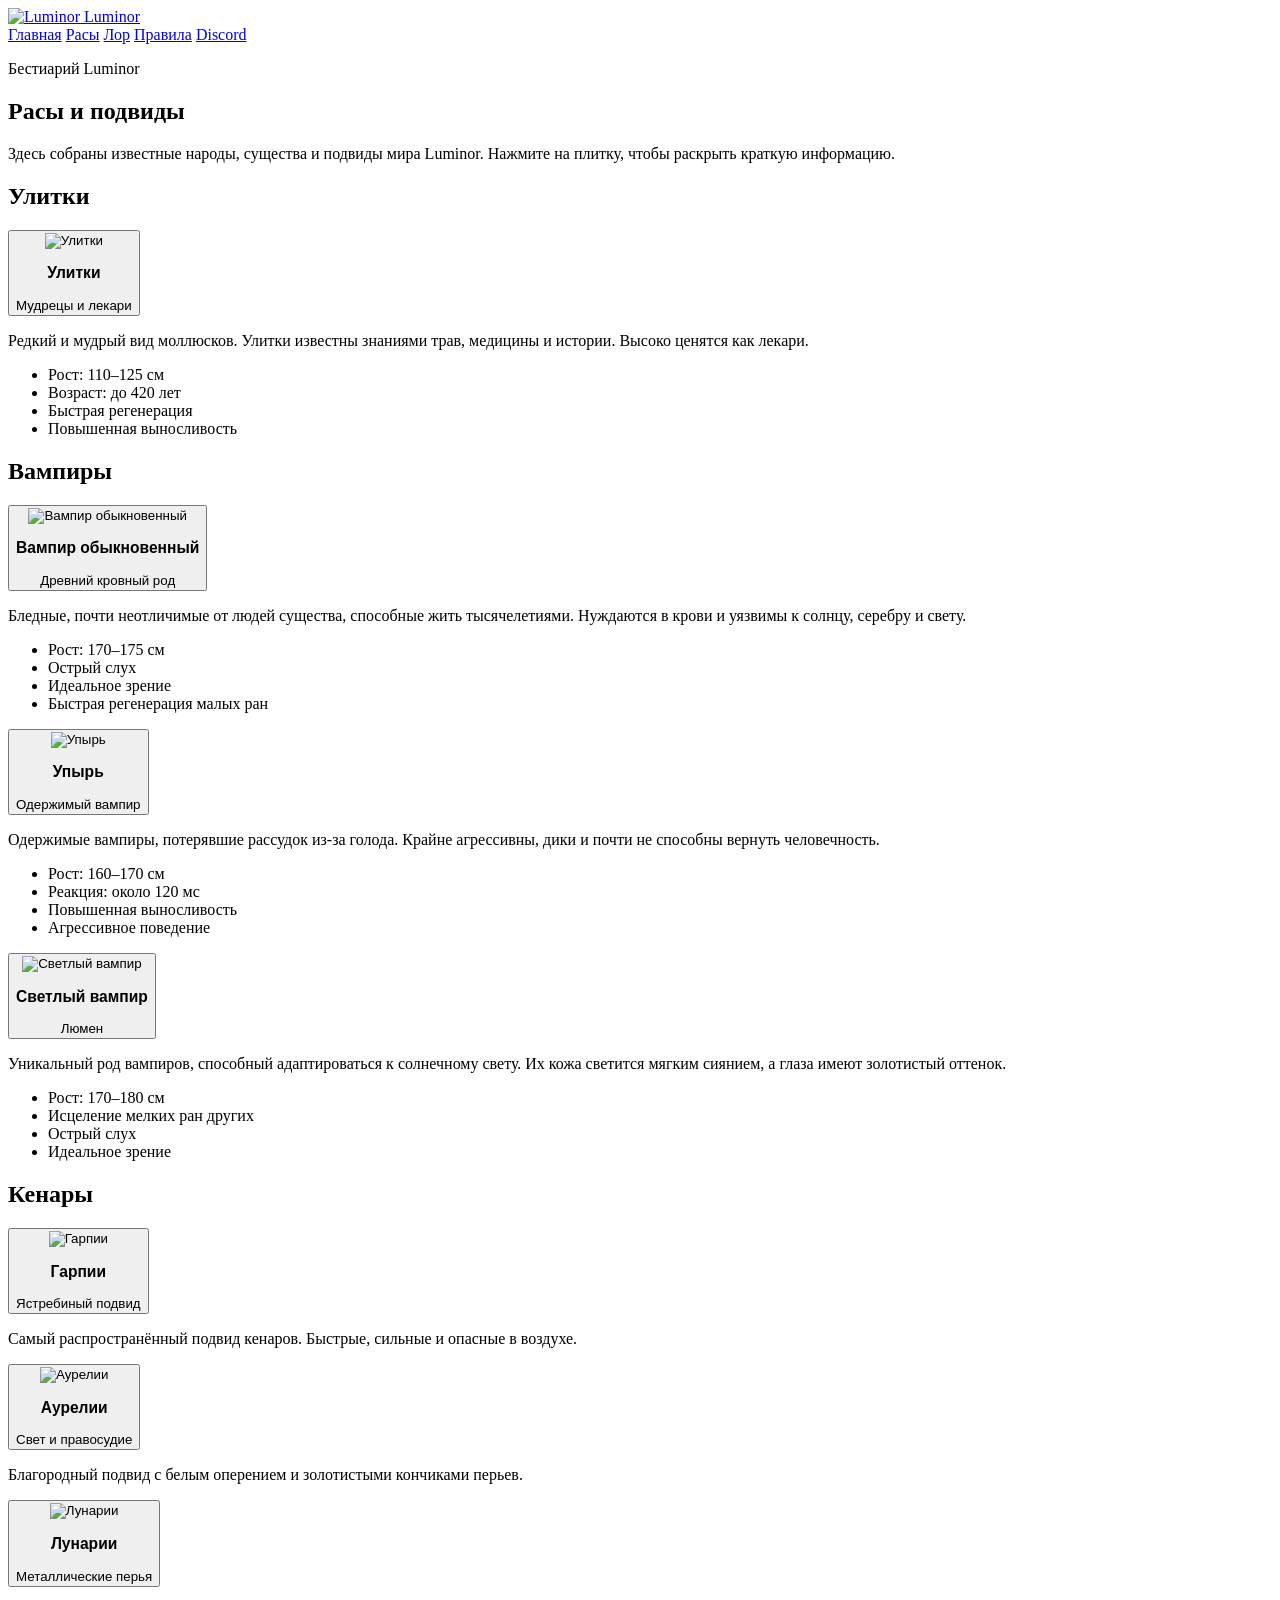
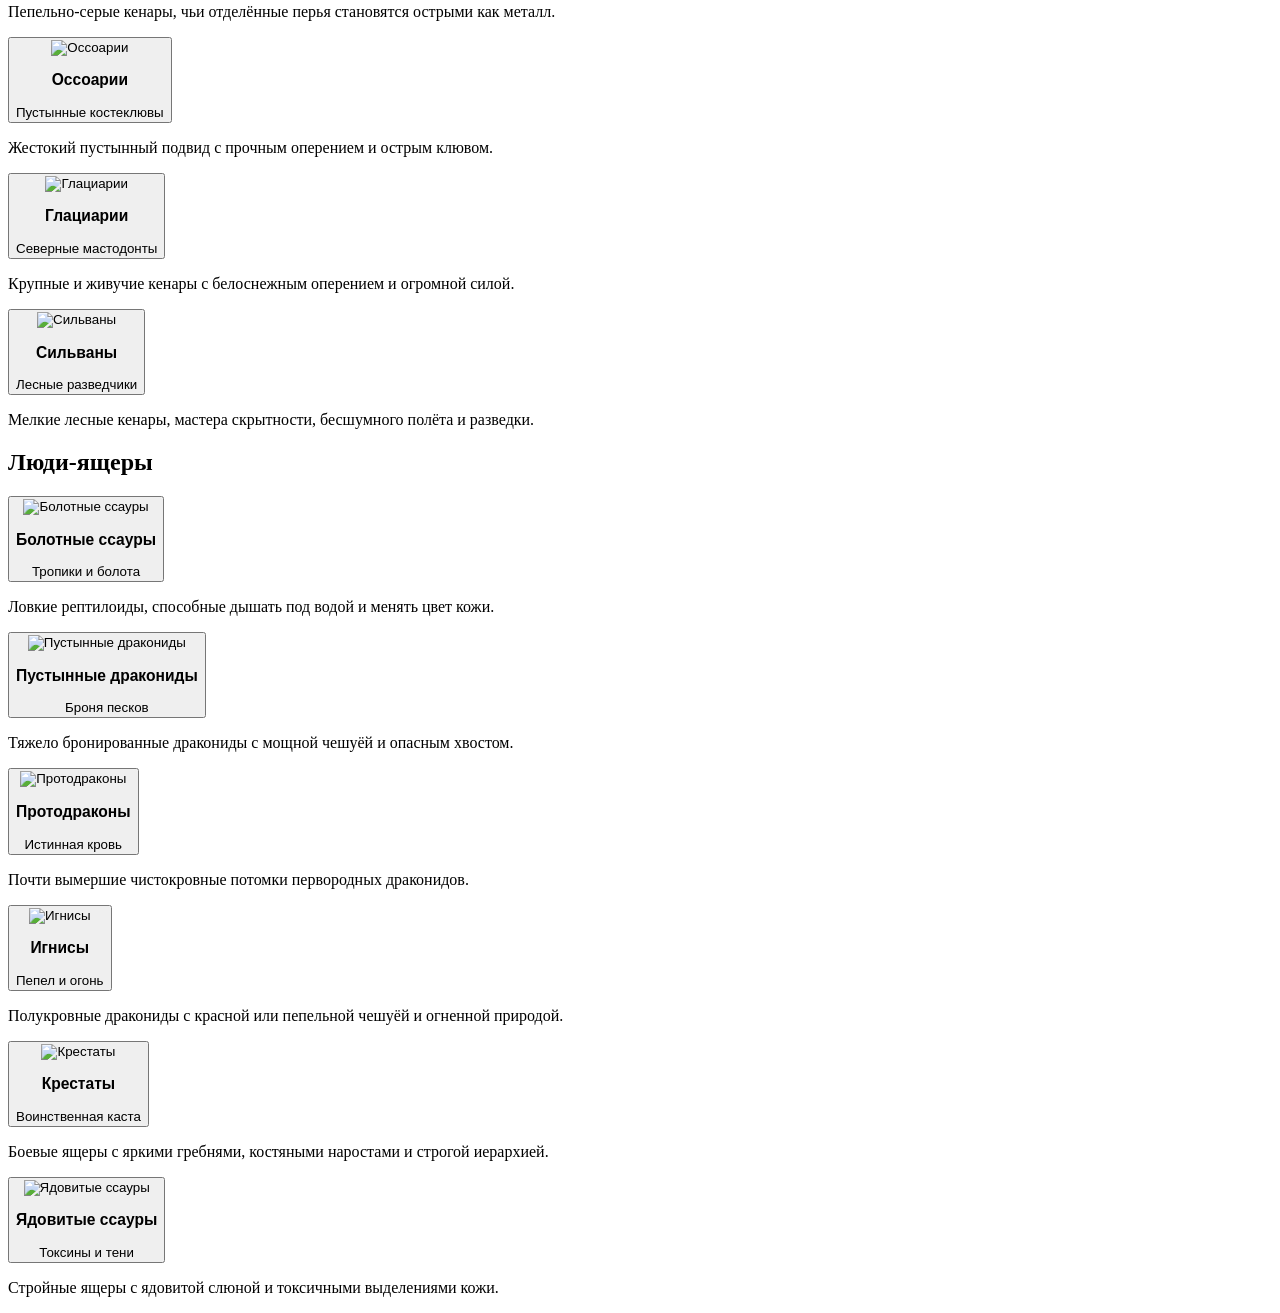
==== races.html @ 99a8da2f "Add files via upload" ====
<!DOCTYPE html>
<html lang="ru">
<head>
  <meta charset="UTF-8">
  <meta name="viewport" content="width=device-width, initial-scale=1.0">
  <title>Luminor — Расы</title>

  <link rel="stylesheet" href="css/style.css">
  <link rel="stylesheet" href="css/races.css">
</head>
<body>

<header class="site-header">
  <nav class="navbar">
    <a href="index.html" class="logo">
      <img src="images/logo-luminor.png" alt="Luminor">
      <span>Luminor</span>
    </a>

    <div class="nav-links">
      <a href="index.html">Главная</a>
      <a href="races.html" class="active-link">Расы</a>
      <a href="#">Лор</a>
      <a href="#">Правила</a>
      <a href="https://discord.com/invite/6WYuSZjRfk" target="_blank">Discord</a>
    </div>
  </nav>
</header>

<main class="races-page">

  <section class="races-hero">
    <p class="eyebrow">Бестиарий Luminor</p>
    <h1>Расы и подвиды</h1>
    <p>
      Здесь собраны известные народы, существа и подвиды мира Luminor.
      Нажмите на плитку, чтобы раскрыть краткую информацию.
    </p>
  </section>

  <section class="race-category">
    <h2>Улитки</h2>

    <div class="races-grid">
      <article class="race-card">
        <button class="race-preview">
          <img src="images/races/racu-ulitka.png" alt="Улитки">
          <div class="race-name">
            <h3>Улитки</h3>
            <span>Мудрецы и лекари</span>
          </div>
        </button>

        <div class="race-info">
          <p>
            Редкий и мудрый вид моллюсков. Улитки известны знаниями трав,
            медицины и истории. Высоко ценятся как лекари.
          </p>
          <ul>
            <li>Рост: 110–125 см</li>
            <li>Возраст: до 420 лет</li>
            <li>Быстрая регенерация</li>
            <li>Повышенная выносливость</li>
          </ul>
        </div>
      </article>
    </div>
  </section>

  <section class="race-category">
    <h2>Вампиры</h2>

    <div class="races-grid">

      <article class="race-card">
        <button class="race-preview">
          <img src="images/races/racu-vampir-obknovenioy.png" alt="Вампир обыкновенный">
          <div class="race-name">
            <h3>Вампир обыкновенный</h3>
            <span>Древний кровный род</span>
          </div>
        </button>

        <div class="race-info">
          <p>
            Бледные, почти неотличимые от людей существа, способные жить
            тысячелетиями. Нуждаются в крови и уязвимы к солнцу, серебру и свету.
          </p>
          <ul>
            <li>Рост: 170–175 см</li>
            <li>Острый слух</li>
            <li>Идеальное зрение</li>
            <li>Быстрая регенерация малых ран</li>
          </ul>
        </div>
      </article>

      <article class="race-card">
        <button class="race-preview">
          <img src="images/races/racu-vampir-obknoveniy-upir.png" alt="Упырь">
          <div class="race-name">
            <h3>Упырь</h3>
            <span>Одержимый вампир</span>
          </div>
        </button>

        <div class="race-info">
          <p>
            Одержимые вампиры, потерявшие рассудок из-за голода.
            Крайне агрессивны, дики и почти не способны вернуть человечность.
          </p>
          <ul>
            <li>Рост: 160–170 см</li>
            <li>Реакция: около 120 мс</li>
            <li>Повышенная выносливость</li>
            <li>Агрессивное поведение</li>
          </ul>
        </div>
      </article>

      <article class="race-card">
        <button class="race-preview">
          <img src="images/races/racu-vampir-obknoveniy-svetiy.png" alt="Светлый вампир">
          <div class="race-name">
            <h3>Светлый вампир</h3>
            <span>Люмен</span>
          </div>
        </button>

        <div class="race-info">
          <p>
            Уникальный род вампиров, способный адаптироваться к солнечному свету.
            Их кожа светится мягким сиянием, а глаза имеют золотистый оттенок.
          </p>
          <ul>
            <li>Рост: 170–180 см</li>
            <li>Исцеление мелких ран других</li>
            <li>Острый слух</li>
            <li>Идеальное зрение</li>
          </ul>
        </div>
      </article>

    </div>
  </section>

  <section class="race-category">
    <h2>Кенары</h2>

    <div class="races-grid">

      <article class="race-card">
        <button class="race-preview">
          <img src="images/races/racu-kenaru-garpia.png" alt="Гарпии">
          <div class="race-name">
            <h3>Гарпии</h3>
            <span>Ястребиный подвид</span>
          </div>
        </button>
        <div class="race-info">
          <p>Самый распространённый подвид кенаров. Быстрые, сильные и опасные в воздухе.</p>
        </div>
      </article>

      <article class="race-card">
        <button class="race-preview">
          <img src="images/races/racu-kenaru-aurelia.png" alt="Аурелии">
          <div class="race-name">
            <h3>Аурелии</h3>
            <span>Свет и правосудие</span>
          </div>
        </button>
        <div class="race-info">
          <p>Благородный подвид с белым оперением и золотистыми кончиками перьев.</p>
        </div>
      </article>

      <article class="race-card">
        <button class="race-preview">
          <img src="images/races/racu-kenaru-lunarii.png" alt="Лунарии">
          <div class="race-name">
            <h3>Лунарии</h3>
            <span>Металлические перья</span>
          </div>
        </button>
        <div class="race-info">
          <p>Пепельно-серые кенары, чьи отделённые перья становятся острыми как металл.</p>
        </div>
      </article>

      <article class="race-card">
        <button class="race-preview">
          <img src="images/races/racu-kenaru-osuarii.png" alt="Оссоарии">
          <div class="race-name">
            <h3>Оссоарии</h3>
            <span>Пустынные костеклювы</span>
          </div>
        </button>
        <div class="race-info">
          <p>Жестокий пустынный подвид с прочным оперением и острым клювом.</p>
        </div>
      </article>

      <article class="race-card">
        <button class="race-preview">
          <img src="images/races/racu-kenaru-glacinarii.png" alt="Глациарии">
          <div class="race-name">
            <h3>Глациарии</h3>
            <span>Северные мастодонты</span>
          </div>
        </button>
        <div class="race-info">
          <p>Крупные и живучие кенары с белоснежным оперением и огромной силой.</p>
        </div>
      </article>

      <article class="race-card">
        <button class="race-preview">
          <img src="images/races/racu-kenaru-silvany.png" alt="Сильваны">
          <div class="race-name">
            <h3>Сильваны</h3>
            <span>Лесные разведчики</span>
          </div>
        </button>
        <div class="race-info">
          <p>Мелкие лесные кенары, мастера скрытности, бесшумного полёта и разведки.</p>
        </div>
      </article>

    </div>
  </section>

  <section class="race-category">
    <h2>Люди-ящеры</h2>

    <div class="races-grid">

      <article class="race-card">
        <button class="race-preview">
          <img src="images/races/racu-yasheri-blotniy-ssayru.png" alt="Болотные ссауры">
          <div class="race-name">
            <h3>Болотные ссауры</h3>
            <span>Тропики и болота</span>
          </div>
        </button>
        <div class="race-info">
          <p>Ловкие рептилоиды, способные дышать под водой и менять цвет кожи.</p>
        </div>
      </article>

      <article class="race-card">
        <button class="race-preview">
          <img src="images/races/racu-yasheri-pustyni-daconid.png" alt="Пустынные дракониды">
          <div class="race-name">
            <h3>Пустынные дракониды</h3>
            <span>Броня песков</span>
          </div>
        </button>
        <div class="race-info">
          <p>Тяжело бронированные дракониды с мощной чешуёй и опасным хвостом.</p>
        </div>
      </article>

      <article class="race-card">
        <button class="race-preview">
          <img src="images/races/racu-yasheri-protodracon.png" alt="Протодраконы">
          <div class="race-name">
            <h3>Протодраконы</h3>
            <span>Истинная кровь</span>
          </div>
        </button>
        <div class="race-info">
          <p>Почти вымершие чистокровные потомки первородных драконидов.</p>
        </div>
      </article>

      <article class="race-card">
        <button class="race-preview">
          <img src="images/races/racu-yasheri-ignis.png" alt="Игнисы">
          <div class="race-name">
            <h3>Игнисы</h3>
            <span>Пепел и огонь</span>
          </div>
        </button>
        <div class="race-info">
          <p>Полукровные дракониды с красной или пепельной чешуёй и огненной природой.</p>
        </div>
      </article>

      <article class="race-card">
        <button class="race-preview">
          <img src="images/races/racu-yasheri-krestany.png" alt="Крестаты">
          <div class="race-name">
            <h3>Крестаты</h3>
            <span>Воинственная каста</span>
          </div>
        </button>
        <div class="race-info">
          <p>Боевые ящеры с яркими гребнями, костяными наростами и строгой иерархией.</p>
        </div>
      </article>

      <article class="race-card">
        <button class="race-preview">
          <img src="images/races/racu-yasheri-yadovity-ssaury.png" alt="Ядовитые ссауры">
          <div class="race-name">
            <h3>Ядовитые ссауры</h3>
            <span>Токсины и тени</span>
          </div>
        </button>
        <div class="race-info">
          <p>Стройные ящеры с ядовитой слюной и токсичными выделениями кожи.</p>
        </div>
      </article>

    </div>
  </section>

</main>

<script src="js/races.js"></script>
</body>
</html>
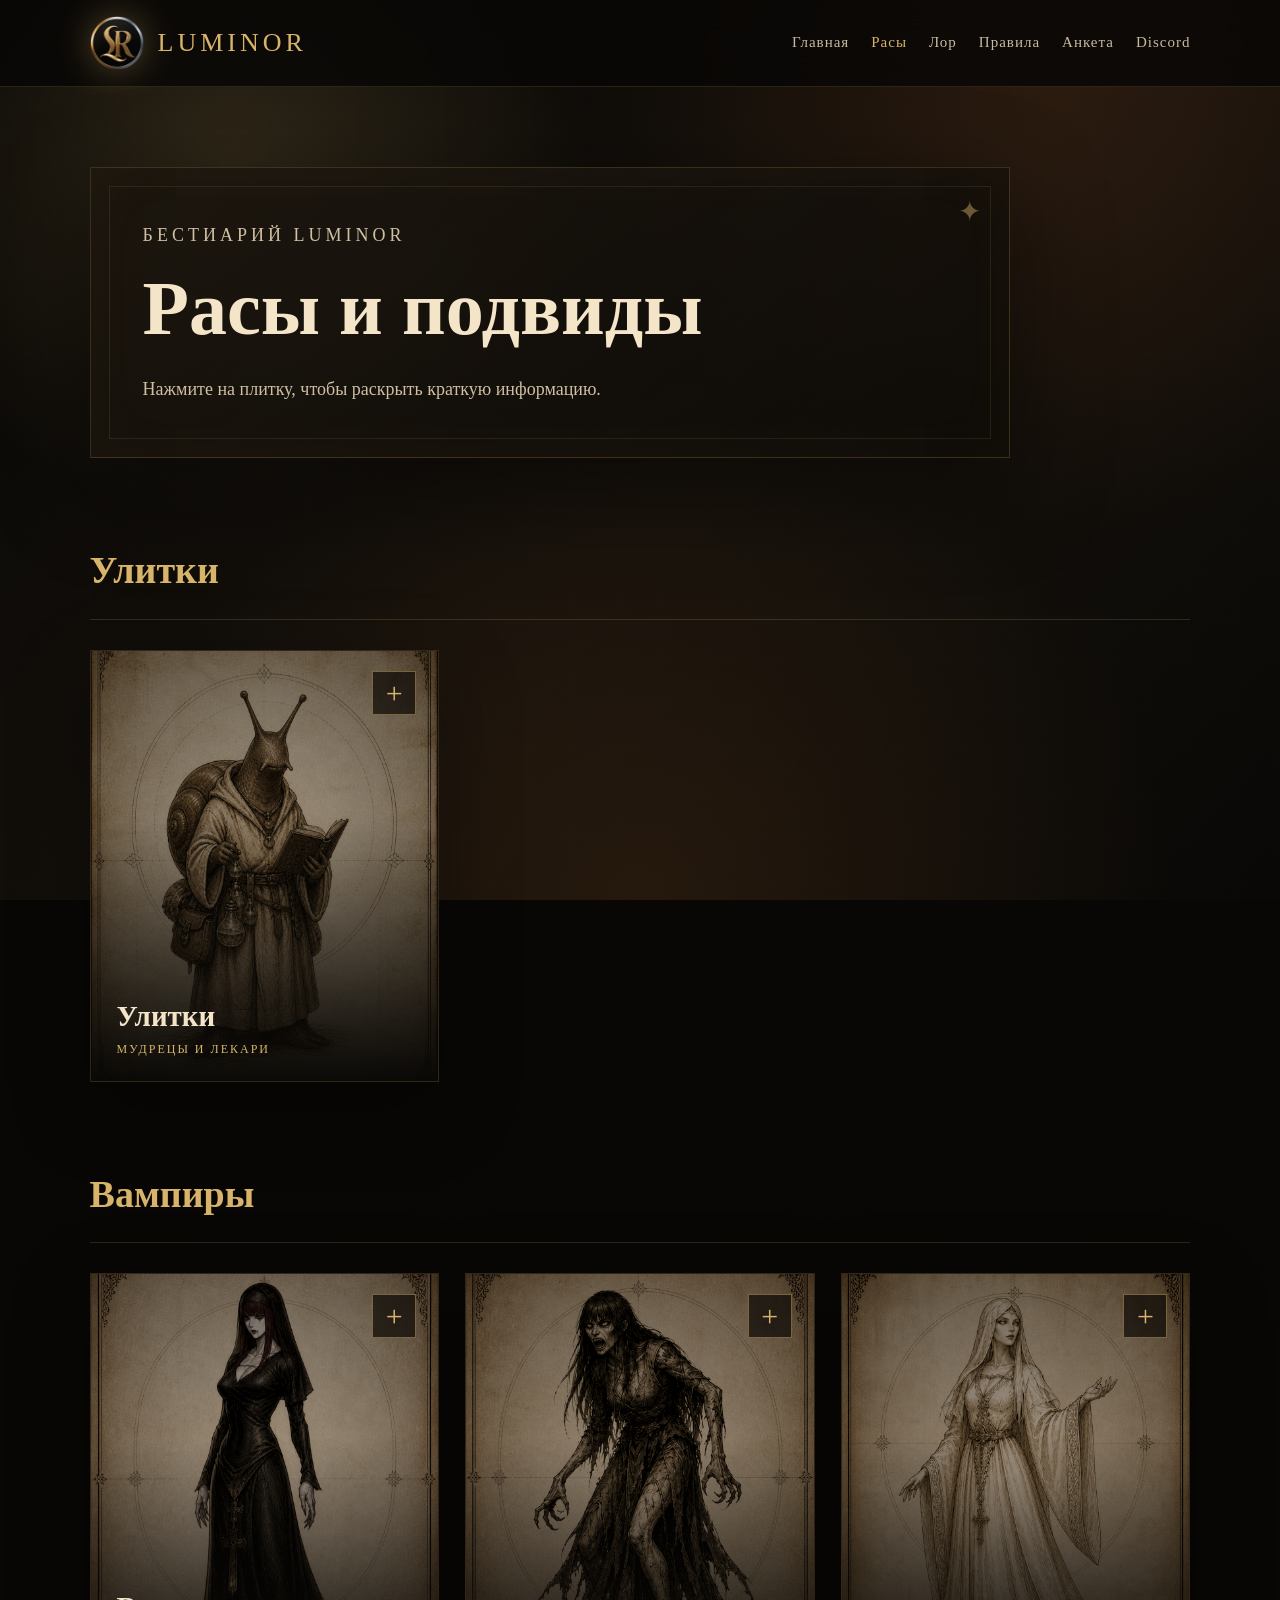
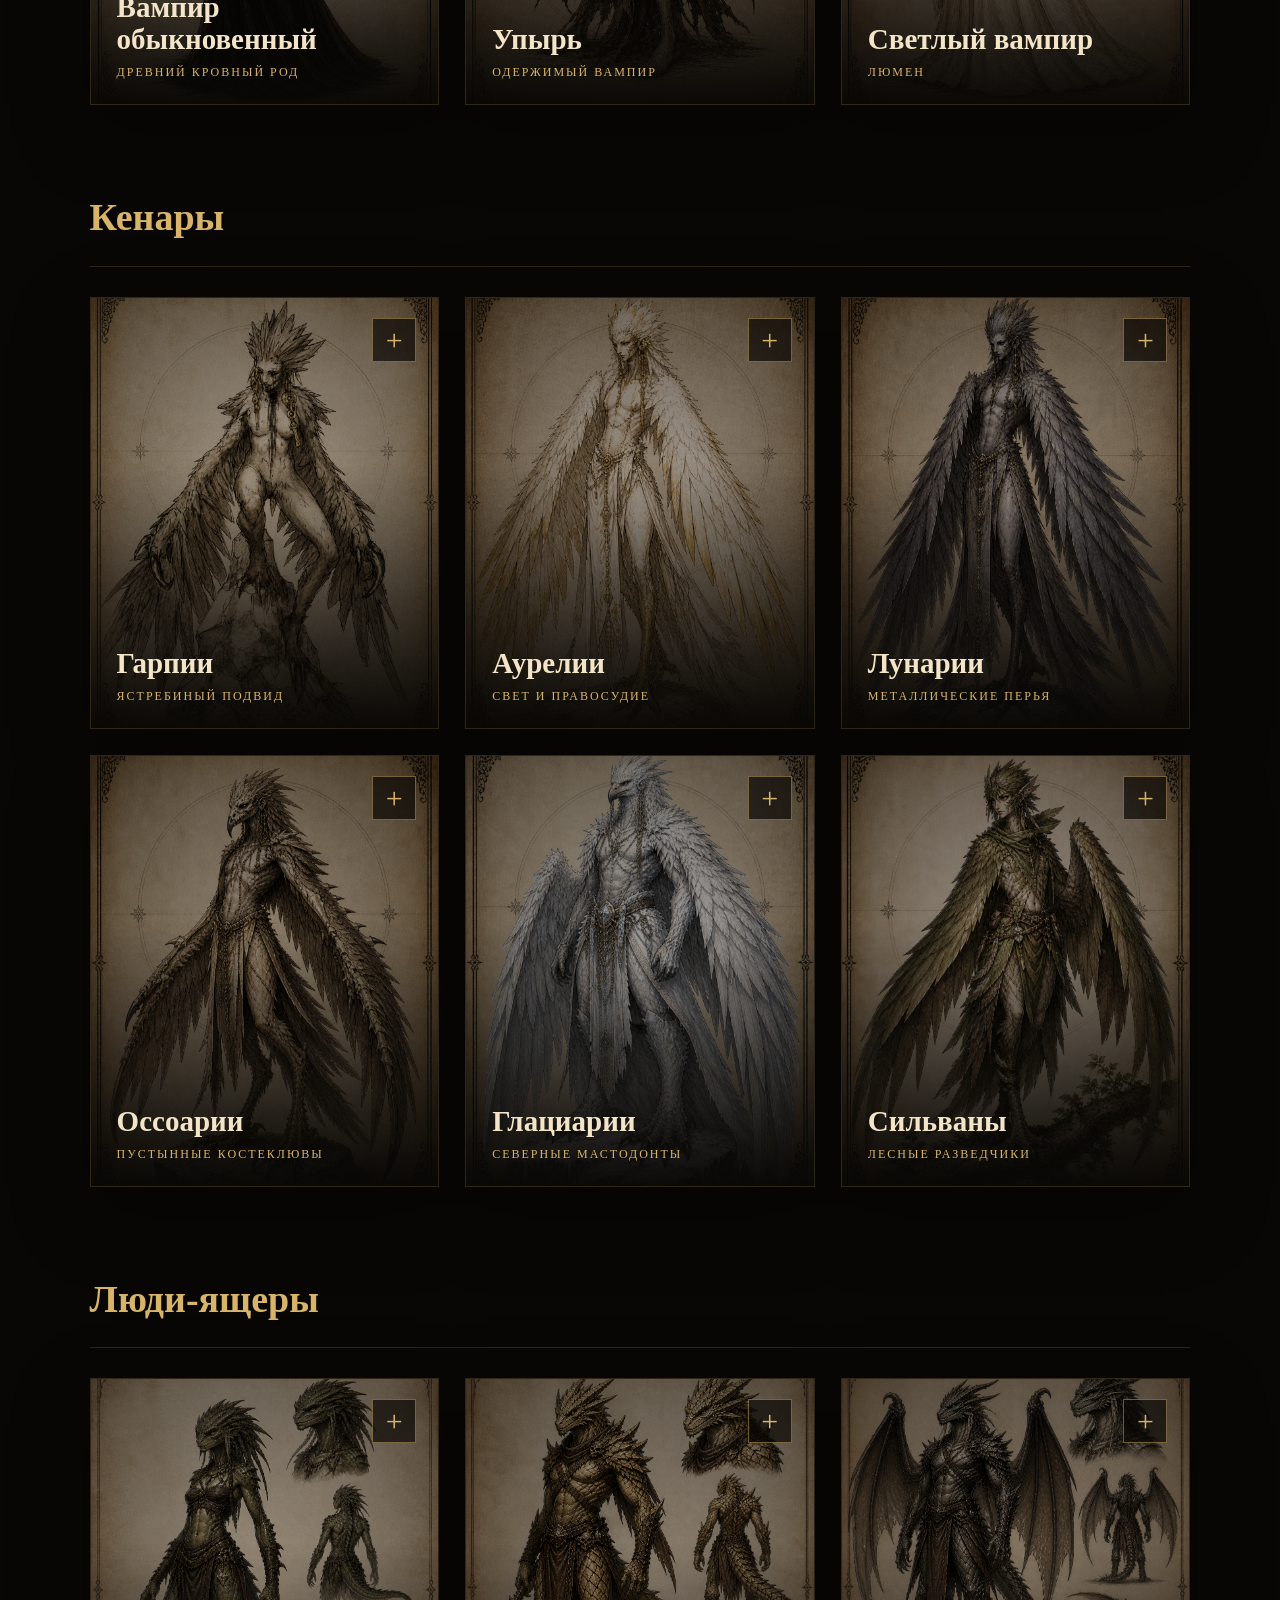
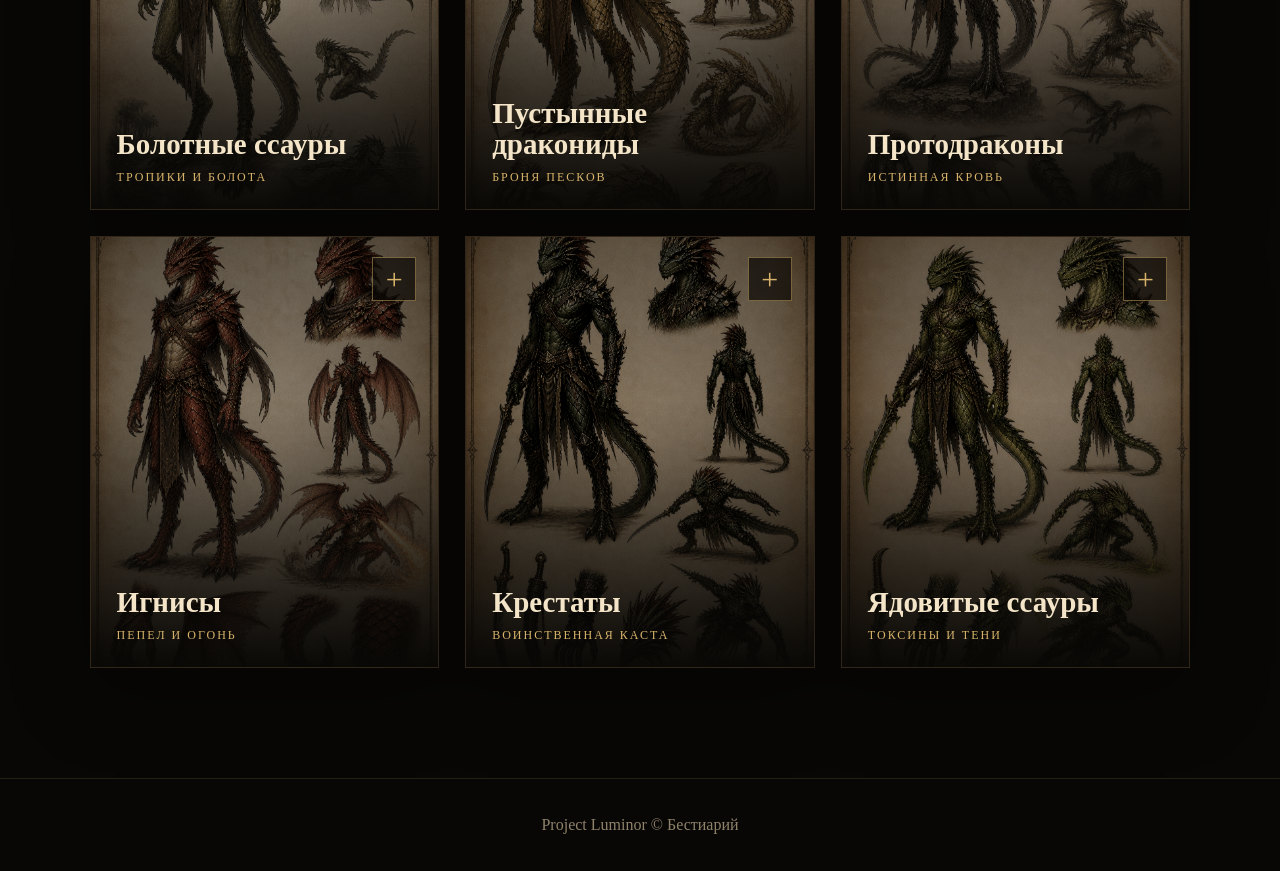
==== commit 18fc0066: "Add files via upload" ====
--- a/races.html
+++ b/races.html
@@ -4,9 +4,7 @@
   <meta charset="UTF-8">
   <meta name="viewport" content="width=device-width, initial-scale=1.0">
   <title>Luminor — Расы</title>
-
   <link rel="stylesheet" href="css/style.css">
-  <link rel="stylesheet" href="css/races.css">
 </head>
 <body>
 
@@ -19,43 +17,37 @@
 
     <div class="nav-links">
       <a href="index.html">Главная</a>
-      <a href="races.html" class="active-link">Расы</a>
-      <a href="#">Лор</a>
-      <a href="#">Правила</a>
-      <a href="https://discord.com/invite/6WYuSZjRfk" target="_blank">Discord</a>
+      <a class="active-link" href="races.html">Расы</a>
+      <a href="lore.html">Лор</a>
+      <a href="rules.html">Правила</a>
+      <a href="anketa.html">Анкета</a>
+      <a href="discord.html">Discord</a>
     </div>
   </nav>
 </header>
 
 <main class="races-page">
 
-  <section class="races-hero">
+  <section class="page-hero reveal">
     <p class="eyebrow">Бестиарий Luminor</p>
     <h1>Расы и подвиды</h1>
-    <p>
-      Здесь собраны известные народы, существа и подвиды мира Luminor.
-      Нажмите на плитку, чтобы раскрыть краткую информацию.
-    </p>
+    <p>Нажмите на плитку, чтобы раскрыть краткую информацию.</p>
   </section>
 
-  <section class="race-category">
+  <section class="race-category reveal">
     <h2>Улитки</h2>
+    <div class="races-grid">
 
-    <div class="races-grid">
       <article class="race-card">
         <button class="race-preview">
-          <img src="images/races/racu-ulitka.png" alt="Улитки">
+          <img src="images/racu-ulitka.png" alt="Улитки">
           <div class="race-name">
             <h3>Улитки</h3>
             <span>Мудрецы и лекари</span>
           </div>
         </button>
-
         <div class="race-info">
-          <p>
-            Редкий и мудрый вид моллюсков. Улитки известны знаниями трав,
-            медицины и истории. Высоко ценятся как лекари.
-          </p>
+          <p>Редкий мудрый вид моллюсков. Улитки известны знаниями трав, медицины и истории.</p>
           <ul>
             <li>Рост: 110–125 см</li>
             <li>Возраст: до 420 лет</li>
@@ -64,260 +56,100 @@
           </ul>
         </div>
       </article>
+
     </div>
   </section>
 
-  <section class="race-category">
+  <section class="race-category reveal">
     <h2>Вампиры</h2>
-
     <div class="races-grid">
 
       <article class="race-card">
         <button class="race-preview">
-          <img src="images/races/racu-vampir-obknovenioy.png" alt="Вампир обыкновенный">
+          <img src="images/racu-vampir-obknovenioy.png" alt="Вампир обыкновенный">
           <div class="race-name">
             <h3>Вампир обыкновенный</h3>
             <span>Древний кровный род</span>
           </div>
         </button>
-
         <div class="race-info">
-          <p>
-            Бледные, почти неотличимые от людей существа, способные жить
-            тысячелетиями. Нуждаются в крови и уязвимы к солнцу, серебру и свету.
-          </p>
-          <ul>
-            <li>Рост: 170–175 см</li>
-            <li>Острый слух</li>
-            <li>Идеальное зрение</li>
-            <li>Быстрая регенерация малых ран</li>
-          </ul>
+          <p>Бледные существа, способные жить тысячелетиями. Нуждаются в крови и уязвимы к свету.</p>
         </div>
       </article>
 
       <article class="race-card">
         <button class="race-preview">
-          <img src="images/races/racu-vampir-obknoveniy-upir.png" alt="Упырь">
+          <img src="images/racu-vampir-obknoveniy-upir.png" alt="Упырь">
           <div class="race-name">
             <h3>Упырь</h3>
             <span>Одержимый вампир</span>
           </div>
         </button>
-
         <div class="race-info">
-          <p>
-            Одержимые вампиры, потерявшие рассудок из-за голода.
-            Крайне агрессивны, дики и почти не способны вернуть человечность.
-          </p>
-          <ul>
-            <li>Рост: 160–170 см</li>
-            <li>Реакция: около 120 мс</li>
-            <li>Повышенная выносливость</li>
-            <li>Агрессивное поведение</li>
-          </ul>
+          <p>Безумная и агрессивная форма вампира, потерявшая рассудок из-за голода.</p>
         </div>
       </article>
 
       <article class="race-card">
         <button class="race-preview">
-          <img src="images/races/racu-vampir-obknoveniy-svetiy.png" alt="Светлый вампир">
+          <img src="images/racu-vampir-obknoveniy-svetiy.png" alt="Светлый вампир">
           <div class="race-name">
             <h3>Светлый вампир</h3>
             <span>Люмен</span>
           </div>
         </button>
-
         <div class="race-info">
-          <p>
-            Уникальный род вампиров, способный адаптироваться к солнечному свету.
-            Их кожа светится мягким сиянием, а глаза имеют золотистый оттенок.
-          </p>
-          <ul>
-            <li>Рост: 170–180 см</li>
-            <li>Исцеление мелких ран других</li>
-            <li>Острый слух</li>
-            <li>Идеальное зрение</li>
-          </ul>
+          <p>Редкий род вампиров, способный адаптироваться к солнечному свету.</p>
         </div>
       </article>
 
     </div>
   </section>
 
-  <section class="race-category">
+  <section class="race-category reveal">
     <h2>Кенары</h2>
-
     <div class="races-grid">
 
-      <article class="race-card">
-        <button class="race-preview">
-          <img src="images/races/racu-kenaru-garpia.png" alt="Гарпии">
-          <div class="race-name">
-            <h3>Гарпии</h3>
-            <span>Ястребиный подвид</span>
-          </div>
-        </button>
-        <div class="race-info">
-          <p>Самый распространённый подвид кенаров. Быстрые, сильные и опасные в воздухе.</p>
-        </div>
-      </article>
+      <article class="race-card"><button class="race-preview"><img src="images/racu-kenaru-garpia.png"><div class="race-name"><h3>Гарпии</h3><span>Ястребиный подвид</span></div></button><div class="race-info"><p>Сильные и быстрые кенары, опасные в воздушном бою.</p></div></article>
 
-      <article class="race-card">
-        <button class="race-preview">
-          <img src="images/races/racu-kenaru-aurelia.png" alt="Аурелии">
-          <div class="race-name">
-            <h3>Аурелии</h3>
-            <span>Свет и правосудие</span>
-          </div>
-        </button>
-        <div class="race-info">
-          <p>Благородный подвид с белым оперением и золотистыми кончиками перьев.</p>
-        </div>
-      </article>
+      <article class="race-card"><button class="race-preview"><img src="images/racu-kenaru-aurelia.png"><div class="race-name"><h3>Аурелии</h3><span>Свет и правосудие</span></div></button><div class="race-info"><p>Благородные кенары с белым оперением и золотистыми перьями.</p></div></article>
 
-      <article class="race-card">
-        <button class="race-preview">
-          <img src="images/races/racu-kenaru-lunarii.png" alt="Лунарии">
-          <div class="race-name">
-            <h3>Лунарии</h3>
-            <span>Металлические перья</span>
-          </div>
-        </button>
-        <div class="race-info">
-          <p>Пепельно-серые кенары, чьи отделённые перья становятся острыми как металл.</p>
-        </div>
-      </article>
+      <article class="race-card"><button class="race-preview"><img src="images/racu-kenaru-lunarii.png"><div class="race-name"><h3>Лунарии</h3><span>Металлические перья</span></div></button><div class="race-info"><p>Пепельно-серые кенары, чьи перья могут становиться острыми как металл.</p></div></article>
 
-      <article class="race-card">
-        <button class="race-preview">
-          <img src="images/races/racu-kenaru-osuarii.png" alt="Оссоарии">
-          <div class="race-name">
-            <h3>Оссоарии</h3>
-            <span>Пустынные костеклювы</span>
-          </div>
-        </button>
-        <div class="race-info">
-          <p>Жестокий пустынный подвид с прочным оперением и острым клювом.</p>
-        </div>
-      </article>
+      <article class="race-card"><button class="race-preview"><img src="images/racu-kenaru-osuarii.png"><div class="race-name"><h3>Оссоарии</h3><span>Пустынные костеклювы</span></div></button><div class="race-info"><p>Жестокий пустынный подвид с прочным оперением и острым клювом.</p></div></article>
 
-      <article class="race-card">
-        <button class="race-preview">
-          <img src="images/races/racu-kenaru-glacinarii.png" alt="Глациарии">
-          <div class="race-name">
-            <h3>Глациарии</h3>
-            <span>Северные мастодонты</span>
-          </div>
-        </button>
-        <div class="race-info">
-          <p>Крупные и живучие кенары с белоснежным оперением и огромной силой.</p>
-        </div>
-      </article>
+      <article class="race-card"><button class="race-preview"><img src="images/racu-kenaru-glacinarii.png"><div class="race-name"><h3>Глациарии</h3><span>Северные мастодонты</span></div></button><div class="race-info"><p>Крупные, сильные и живучие кенары с белоснежным оперением.</p></div></article>
 
-      <article class="race-card">
-        <button class="race-preview">
-          <img src="images/races/racu-kenaru-silvany.png" alt="Сильваны">
-          <div class="race-name">
-            <h3>Сильваны</h3>
-            <span>Лесные разведчики</span>
-          </div>
-        </button>
-        <div class="race-info">
-          <p>Мелкие лесные кенары, мастера скрытности, бесшумного полёта и разведки.</p>
-        </div>
-      </article>
+      <article class="race-card"><button class="race-preview"><img src="images/racu-kenaru-silvany.png"><div class="race-name"><h3>Сильваны</h3><span>Лесные разведчики</span></div></button><div class="race-info"><p>Мелкие лесные кенары, мастера скрытности и бесшумного полёта.</p></div></article>
 
     </div>
   </section>
 
-  <section class="race-category">
+  <section class="race-category reveal">
     <h2>Люди-ящеры</h2>
-
     <div class="races-grid">
 
-      <article class="race-card">
-        <button class="race-preview">
-          <img src="images/races/racu-yasheri-blotniy-ssayru.png" alt="Болотные ссауры">
-          <div class="race-name">
-            <h3>Болотные ссауры</h3>
-            <span>Тропики и болота</span>
-          </div>
-        </button>
-        <div class="race-info">
-          <p>Ловкие рептилоиды, способные дышать под водой и менять цвет кожи.</p>
-        </div>
-      </article>
+      <article class="race-card"><button class="race-preview"><img src="images/racu-yasheri-blotniy-ssayru.png"><div class="race-name"><h3>Болотные ссауры</h3><span>Тропики и болота</span></div></button><div class="race-info"><p>Ловкие рептилоиды, способные дышать под водой и менять цвет кожи.</p></div></article>
 
-      <article class="race-card">
-        <button class="race-preview">
-          <img src="images/races/racu-yasheri-pustyni-daconid.png" alt="Пустынные дракониды">
-          <div class="race-name">
-            <h3>Пустынные дракониды</h3>
-            <span>Броня песков</span>
-          </div>
-        </button>
-        <div class="race-info">
-          <p>Тяжело бронированные дракониды с мощной чешуёй и опасным хвостом.</p>
-        </div>
-      </article>
+      <article class="race-card"><button class="race-preview"><img src="images/racu-yasheri-pustyni-daconid.png"><div class="race-name"><h3>Пустынные дракониды</h3><span>Броня песков</span></div></button><div class="race-info"><p>Тяжело бронированные дракониды с прочной чешуёй и мощным хвостом.</p></div></article>
 
-      <article class="race-card">
-        <button class="race-preview">
-          <img src="images/races/racu-yasheri-protodracon.png" alt="Протодраконы">
-          <div class="race-name">
-            <h3>Протодраконы</h3>
-            <span>Истинная кровь</span>
-          </div>
-        </button>
-        <div class="race-info">
-          <p>Почти вымершие чистокровные потомки первородных драконидов.</p>
-        </div>
-      </article>
+      <article class="race-card"><button class="race-preview"><img src="images/racu-yasheri-protodracon.png"><div class="race-name"><h3>Протодраконы</h3><span>Истинная кровь</span></div></button><div class="race-info"><p>Почти вымершие чистокровные потомки первородных драконидов.</p></div></article>
 
-      <article class="race-card">
-        <button class="race-preview">
-          <img src="images/races/racu-yasheri-ignis.png" alt="Игнисы">
-          <div class="race-name">
-            <h3>Игнисы</h3>
-            <span>Пепел и огонь</span>
-          </div>
-        </button>
-        <div class="race-info">
-          <p>Полукровные дракониды с красной или пепельной чешуёй и огненной природой.</p>
-        </div>
-      </article>
+      <article class="race-card"><button class="race-preview"><img src="images/racu-yasheri-ignis.png"><div class="race-name"><h3>Игнисы</h3><span>Пепел и огонь</span></div></button><div class="race-info"><p>Полукровные дракониды с красной или пепельной чешуёй.</p></div></article>
 
-      <article class="race-card">
-        <button class="race-preview">
-          <img src="images/races/racu-yasheri-krestany.png" alt="Крестаты">
-          <div class="race-name">
-            <h3>Крестаты</h3>
-            <span>Воинственная каста</span>
-          </div>
-        </button>
-        <div class="race-info">
-          <p>Боевые ящеры с яркими гребнями, костяными наростами и строгой иерархией.</p>
-        </div>
-      </article>
+      <article class="race-card"><button class="race-preview"><img src="images/racu-yasheri-krestany.png"><div class="race-name"><h3>Крестаты</h3><span>Воинственная каста</span></div></button><div class="race-info"><p>Боевые ящеры с яркими гребнями, костяными наростами и строгой иерархией.</p></div></article>
 
-      <article class="race-card">
-        <button class="race-preview">
-          <img src="images/races/racu-yasheri-yadovity-ssaury.png" alt="Ядовитые ссауры">
-          <div class="race-name">
-            <h3>Ядовитые ссауры</h3>
-            <span>Токсины и тени</span>
-          </div>
-        </button>
-        <div class="race-info">
-          <p>Стройные ящеры с ядовитой слюной и токсичными выделениями кожи.</p>
-        </div>
-      </article>
+      <article class="race-card"><button class="race-preview"><img src="images/racu-yasheri-yadovity-ssaury.png"><div class="race-name"><h3>Ядовитые ссауры</h3><span>Токсины и тени</span></div></button><div class="race-info"><p>Стройные ящеры с ядовитой слюной и токсичными выделениями кожи.</p></div></article>
 
     </div>
   </section>
 
 </main>
 
+<footer class="footer">
+  <p>Project Luminor © Бестиарий</p>
+</footer>
+
 <script src="js/races.js"></script>
 </body>
 </html>
--- a/css/style.css
+++ b/css/style.css
@@ -0,0 +1,526 @@
+* {
+  margin: 0;
+  padding: 0;
+  box-sizing: border-box;
+}
+
+html {
+  scroll-behavior: smooth;
+}
+
+body {
+  min-height: 100vh;
+  font-family: Georgia, "Times New Roman", serif;
+  color: #eadfc8;
+  background: #080705;
+  line-height: 1.7;
+  overflow-x: hidden;
+}
+
+body::before {
+  content: "";
+  position: fixed;
+  inset: 0;
+  z-index: -3;
+  background:
+    radial-gradient(circle at 18% 18%, rgba(216, 180, 106, 0.17), transparent 28%),
+    radial-gradient(circle at 82% 10%, rgba(90, 48, 22, 0.32), transparent 34%),
+    radial-gradient(circle at 50% 100%, rgba(44, 28, 14, 0.75), transparent 48%),
+    linear-gradient(135deg, #080705, #15110c 55%, #090806);
+}
+
+body::after {
+  content: "";
+  position: fixed;
+  inset: 0;
+  z-index: -2;
+  opacity: 0.28;
+  pointer-events: none;
+  background-image:
+    linear-gradient(rgba(255,255,255,0.035) 1px, transparent 1px),
+    linear-gradient(90deg, rgba(255,255,255,0.035) 1px, transparent 1px);
+  background-size: 44px 44px;
+}
+
+/* HEADER */
+
+.site-header {
+  position: sticky;
+  top: 0;
+  z-index: 50;
+  padding: 16px 7%;
+  background: rgba(8, 7, 5, 0.82);
+  backdrop-filter: blur(16px);
+  border-bottom: 1px solid rgba(216, 180, 106, 0.16);
+}
+
+.navbar {
+  display: flex;
+  justify-content: space-between;
+  align-items: center;
+  gap: 28px;
+}
+
+.logo {
+  display: flex;
+  align-items: center;
+  gap: 14px;
+  text-decoration: none;
+}
+
+.logo img {
+  width: 54px;
+  height: 54px;
+  object-fit: contain;
+  filter: drop-shadow(0 0 18px rgba(216, 180, 106, 0.35));
+}
+
+.logo span {
+  color: #d8b46a;
+  font-size: 26px;
+  letter-spacing: 4px;
+  text-transform: uppercase;
+}
+
+.nav-links {
+  display: flex;
+  gap: 22px;
+  flex-wrap: wrap;
+}
+
+.nav-links a {
+  color: #c9baa0;
+  text-decoration: none;
+  font-size: 15px;
+  letter-spacing: 1px;
+  position: relative;
+  transition: 0.3s;
+}
+
+.nav-links a::after {
+  content: "";
+  position: absolute;
+  left: 0;
+  bottom: -7px;
+  width: 0;
+  height: 1px;
+  background: #d8b46a;
+  transition: 0.3s;
+}
+
+.nav-links a:hover,
+.active-link {
+  color: #d8b46a !important;
+}
+
+.nav-links a:hover::after,
+.active-link::after {
+  width: 100%;
+}
+
+/* COMMON */
+
+.eyebrow {
+  color: #d8b46a;
+  text-transform: uppercase;
+  letter-spacing: 4px;
+  font-size: 13px;
+  margin-bottom: 18px;
+}
+
+.reveal {
+  animation: reveal 0.9s ease both;
+}
+
+@keyframes reveal {
+  from {
+    opacity: 0;
+    transform: translateY(28px);
+    filter: blur(8px);
+  }
+  to {
+    opacity: 1;
+    transform: translateY(0);
+    filter: blur(0);
+  }
+}
+
+/* HERO */
+
+.hero {
+  min-height: calc(100vh - 87px);
+  padding: 90px 7%;
+  display: flex;
+  align-items: center;
+}
+
+.hero-card,
+.page-hero {
+  position: relative;
+  max-width: 920px;
+  padding: 52px;
+  background:
+    linear-gradient(145deg, rgba(27, 21, 14, 0.92), rgba(12, 10, 7, 0.76));
+  border: 1px solid rgba(216, 180, 106, 0.2);
+  box-shadow:
+    0 30px 100px rgba(0, 0, 0, 0.48),
+    inset 0 0 60px rgba(216, 180, 106, 0.03);
+  overflow: hidden;
+}
+
+.hero-card::before,
+.page-hero::before {
+  content: "";
+  position: absolute;
+  inset: 18px;
+  border: 1px solid rgba(216, 180, 106, 0.11);
+  pointer-events: none;
+}
+
+.hero-card::after,
+.page-hero::after {
+  content: "✦";
+  position: absolute;
+  top: 20px;
+  right: 28px;
+  color: rgba(216, 180, 106, 0.45);
+  font-size: 28px;
+}
+
+.hero h1,
+.page-hero h1 {
+  font-size: clamp(42px, 7vw, 76px);
+  color: #f4e5c9;
+  line-height: 1.05;
+  margin-bottom: 26px;
+}
+
+.hero p,
+.page-hero p {
+  color: #cfc0a3;
+  font-size: 18px;
+  max-width: 760px;
+}
+
+.hero-actions {
+  display: flex;
+  gap: 18px;
+  flex-wrap: wrap;
+  margin-top: 36px;
+}
+
+.btn {
+  display: inline-block;
+  margin-top: 30px;
+  padding: 14px 28px;
+  text-decoration: none;
+  letter-spacing: 1px;
+  transition: 0.35s;
+}
+
+.btn.primary {
+  background: linear-gradient(135deg, #b98b3d, #e1bd72);
+  color: #120e08;
+  box-shadow: 0 14px 36px rgba(184, 139, 61, 0.24);
+}
+
+.btn.primary:hover {
+  transform: translateY(-4px);
+  box-shadow: 0 20px 50px rgba(184, 139, 61, 0.35);
+}
+
+.btn.ghost {
+  color: #eadfc8;
+  border: 1px solid rgba(216, 180, 106, 0.45);
+}
+
+.btn.ghost:hover {
+  color: #d8b46a;
+  border-color: #d8b46a;
+  transform: translateY(-4px);
+}
+
+/* SECTIONS */
+
+.section,
+.races-page,
+.empty-page {
+  padding: 80px 7% 110px;
+}
+
+.section-heading {
+  max-width: 760px;
+  margin-bottom: 42px;
+}
+
+.section-heading p {
+  color: #d8b46a;
+  text-transform: uppercase;
+  letter-spacing: 4px;
+  font-size: 13px;
+  margin-bottom: 10px;
+}
+
+.section-heading h2 {
+  font-size: clamp(34px, 5vw, 52px);
+  color: #f2e4c8;
+}
+
+.tile-grid {
+  display: grid;
+  grid-template-columns: repeat(3, 1fr);
+  gap: 26px;
+}
+
+.info-tile {
+  padding: 34px;
+  min-height: 250px;
+  background: rgba(19, 14, 9, 0.86);
+  border: 1px solid rgba(216, 180, 106, 0.16);
+  box-shadow: 0 22px 70px rgba(0, 0, 0, 0.3);
+  transition: 0.35s;
+}
+
+.info-tile:hover {
+  transform: translateY(-8px);
+  border-color: rgba(216, 180, 106, 0.42);
+}
+
+.info-tile h3 {
+  color: #d8b46a;
+  font-size: 25px;
+  margin-bottom: 16px;
+}
+
+.info-tile p {
+  color: #cfc0a3;
+}
+
+/* RACES */
+
+.race-category {
+  margin-top: 80px;
+}
+
+.race-category h2 {
+  color: #d8b46a;
+  font-size: 38px;
+  margin-bottom: 30px;
+  padding-bottom: 16px;
+  border-bottom: 1px solid rgba(216, 180, 106, 0.18);
+}
+
+.races-grid {
+  display: grid;
+  grid-template-columns: repeat(3, 1fr);
+  gap: 26px;
+  align-items: start;
+}
+
+.race-card {
+  background: rgba(18, 14, 9, 0.9);
+  border: 1px solid rgba(216, 180, 106, 0.16);
+  box-shadow: 0 24px 70px rgba(0, 0, 0, 0.35);
+  overflow: hidden;
+  transition:
+    transform 0.45s ease,
+    border-color 0.45s ease,
+    box-shadow 0.45s ease;
+}
+
+.race-card:hover {
+  transform: translateY(-8px);
+  border-color: rgba(216, 180, 106, 0.45);
+  box-shadow: 0 34px 90px rgba(0, 0, 0, 0.45);
+}
+
+.race-preview {
+  position: relative;
+  width: 100%;
+  height: 430px;
+  border: none;
+  cursor: pointer;
+  display: block;
+  background: #0d0a07;
+  overflow: hidden;
+  font-family: inherit;
+  text-align: left;
+}
+
+.race-preview img {
+  width: 100%;
+  height: 100%;
+  object-fit: cover;
+  transition: 0.8s ease;
+  filter: brightness(0.76) contrast(1.08) saturate(0.9);
+}
+
+.race-card:hover img {
+  transform: scale(1.08);
+  filter: brightness(0.98) contrast(1.15) saturate(1);
+}
+
+.race-preview::after {
+  content: "";
+  position: absolute;
+  inset: 0;
+  background:
+    linear-gradient(to top, rgba(8, 7, 5, 0.96), transparent 62%),
+    radial-gradient(circle at center, transparent, rgba(0, 0, 0, 0.42));
+}
+
+.race-preview::before {
+  content: "+";
+  position: absolute;
+  top: 20px;
+  right: 22px;
+  z-index: 3;
+  width: 42px;
+  height: 42px;
+  border: 1px solid rgba(216, 180, 106, 0.48);
+  color: #d8b46a;
+  display: grid;
+  place-items: center;
+  font-size: 30px;
+  background: rgba(10, 8, 5, 0.7);
+  transition: 0.35s;
+}
+
+.race-card.active .race-preview::before {
+  content: "−";
+  transform: rotate(180deg);
+}
+
+.race-name {
+  position: absolute;
+  left: 26px;
+  right: 26px;
+  bottom: 24px;
+  z-index: 2;
+  transition: 0.45s;
+}
+
+.race-name h3 {
+  color: #f4e5c9;
+  font-size: 29px;
+  line-height: 1.1;
+  margin-bottom: 8px;
+}
+
+.race-name span {
+  color: #d8b46a;
+  text-transform: uppercase;
+  letter-spacing: 2px;
+  font-size: 12px;
+}
+
+.race-info {
+  max-height: 0;
+  overflow: hidden;
+  padding: 0 28px;
+  opacity: 0;
+  transform: translateY(-18px);
+  transition:
+    max-height 0.85s ease,
+    opacity 0.5s ease,
+    transform 0.5s ease,
+    padding 0.5s ease;
+}
+
+.race-info p,
+.race-info li {
+  color: #cfc0a3;
+  font-size: 17px;
+}
+
+.race-info ul {
+  padding-left: 20px;
+  margin-top: 14px;
+}
+
+.race-card.active {
+  grid-column: span 2;
+  border-color: rgba(216, 180, 106, 0.62);
+}
+
+.race-card.active .race-preview {
+  height: 560px;
+}
+
+.race-card.active .race-info {
+  max-height: 720px;
+  opacity: 1;
+  transform: translateY(0);
+  padding: 30px 28px 36px;
+}
+
+.race-card.active img {
+  filter: brightness(1) contrast(1.15);
+}
+
+/* FOOTER */
+
+.footer {
+  padding: 32px 7%;
+  text-align: center;
+  color: #8f826b;
+  border-top: 1px solid rgba(216, 180, 106, 0.14);
+}
+
+/* ADAPTIVE */
+
+@media (max-width: 1100px) {
+  .races-grid,
+  .tile-grid {
+    grid-template-columns: repeat(2, 1fr);
+  }
+
+  .race-card.active {
+    grid-column: span 2;
+  }
+}
+
+@media (max-width: 760px) {
+  .navbar {
+    flex-direction: column;
+    align-items: flex-start;
+  }
+
+  .nav-links {
+    gap: 14px;
+  }
+
+  .logo span {
+    font-size: 21px;
+  }
+
+  .hero,
+  .section,
+  .races-page,
+  .empty-page {
+    padding: 60px 6%;
+  }
+
+  .hero-card,
+  .page-hero {
+    padding: 34px 24px;
+  }
+
+  .tile-grid,
+  .races-grid {
+    grid-template-columns: 1fr;
+  }
+
+  .race-card.active {
+    grid-column: span 1;
+  }
+
+  .race-preview,
+  .race-card.active .race-preview {
+    height: 390px;
+  }
+
+  .race-category h2 {
+    font-size: 31px;
+  }
+}
